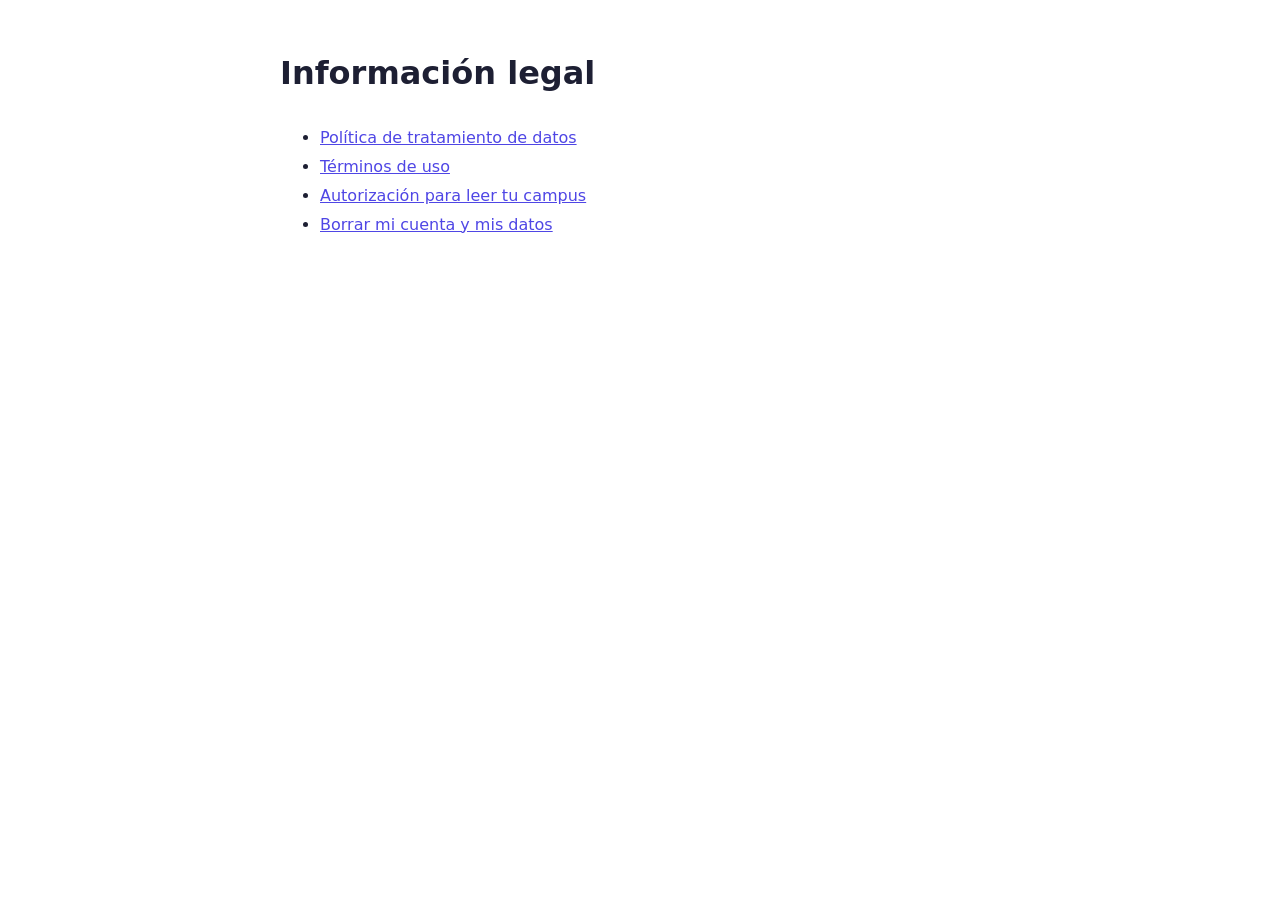
==== index.html @ 8edc38ef "Add files via upload" ====
<!doctype html><html lang="es"><head><meta charset="utf-8"><meta name="viewport" content="width=device-width,initial-scale=1"><title>Información legal</title><style>body{font:16px/1.8 system-ui,sans-serif;max-width:720px;margin:0 auto;padding:24px;color:#1d1f33}a{color:#4f46e5}</style></head><body><h1>Información legal</h1><ul><li><a href="politica.html">Política de tratamiento de datos</a></li><li><a href="terminos.html">Términos de uso</a></li><li><a href="autorizacion-campus.html">Autorización para leer tu campus</a></li><li><a href="borrar-cuenta.html">Borrar mi cuenta y mis datos</a></li></ul></body></html>
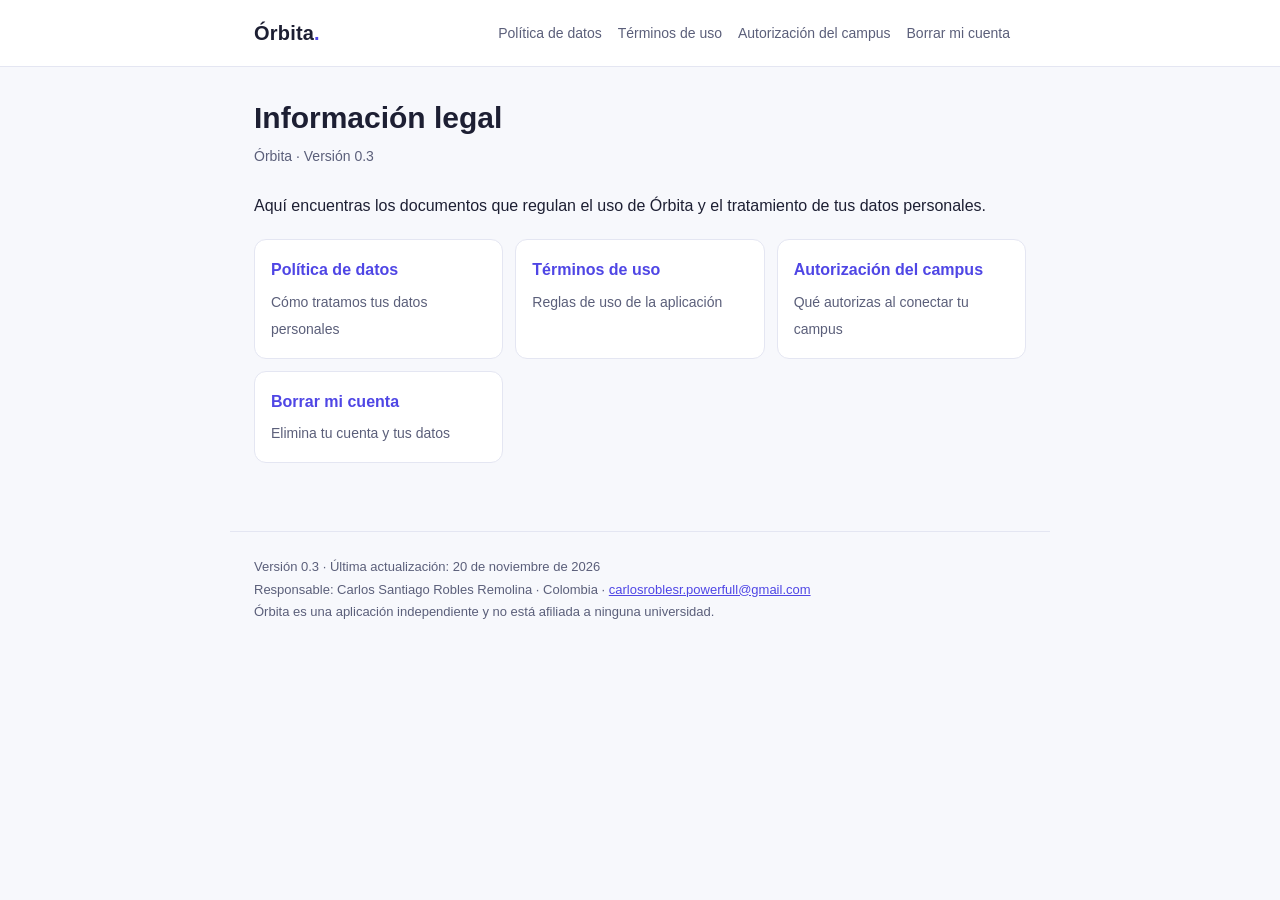
==== commit 66faf398: "Add files via upload" ====
--- a/index.html
+++ b/index.html
@@ -1 +1 @@
-<!doctype html><html lang="es"><head><meta charset="utf-8"><meta name="viewport" content="width=device-width,initial-scale=1"><title>Información legal</title><style>body{font:16px/1.8 system-ui,sans-serif;max-width:720px;margin:0 auto;padding:24px;color:#1d1f33}a{color:#4f46e5}</style></head><body><h1>Información legal</h1><ul><li><a href="politica.html">Política de tratamiento de datos</a></li><li><a href="terminos.html">Términos de uso</a></li><li><a href="autorizacion-campus.html">Autorización para leer tu campus</a></li><li><a href="borrar-cuenta.html">Borrar mi cuenta y mis datos</a></li></ul></body></html>+<!doctype html><html lang="es"><head><meta charset="utf-8"><meta name="viewport" content="width=device-width,initial-scale=1"><title>Información legal · Órbita</title><meta name="description" content="Documentos legales"><link rel="stylesheet" href="style.css"></head><body><header class="top"><div class="bar"><a class="brand" href="index.html">Órbita<span>.</span></a><nav><a href="politica.html">Política de datos</a><a href="terminos.html">Términos de uso</a><a href="autorizacion-campus.html">Autorización del campus</a><a href="borrar-cuenta.html">Borrar mi cuenta</a></nav></div></header><main><h1>Información legal</h1><div class="meta">Órbita · Versión 0.3</div><p>Aquí encuentras los documentos que regulan el uso de Órbita y el tratamiento de tus datos personales.</p><div class="grid"><a href="politica.html"><b>Política de datos</b><span>Cómo tratamos tus datos personales</span></a><a href="terminos.html"><b>Términos de uso</b><span>Reglas de uso de la aplicación</span></a><a href="autorizacion-campus.html"><b>Autorización del campus</b><span>Qué autorizas al conectar tu campus</span></a><a href="borrar-cuenta.html"><b>Borrar mi cuenta</b><span>Elimina tu cuenta y tus datos</span></a></div></main><footer>Versión 0.3 · Última actualización: 20 de noviembre de 2026<br>Responsable: Carlos Santiago Robles Remolina · Colombia · <a href="mailto:carlosroblesr.powerfull@gmail.com">carlosroblesr.powerfull@gmail.com</a><br>Órbita es una aplicación independiente y no está afiliada a ninguna universidad.</footer></body></html>
--- a/style.css
+++ b/style.css
@@ -0,0 +1,20 @@
+:root{--ink:#1d1f33;--mut:#5b5f7a;--line:#e4e6f2;--bg:#f7f8fc;--card:#fff;--acc:#4f46e5}
+@media (prefers-color-scheme:dark){:root{--ink:#e8e9f5;--mut:#a3a7c2;--line:#2a2d45;--bg:#12131f;--card:#1a1c2e;--acc:#8b86ff}}
+*{box-sizing:border-box}html{scroll-behavior:smooth}
+body{margin:0;background:var(--bg);color:var(--ink);font:16px/1.7 -apple-system,"Segoe UI",Roboto,Helvetica,Arial,sans-serif}
+a{color:var(--acc)}header.top{background:var(--card);border-bottom:1px solid var(--line)}
+.bar{max-width:820px;margin:0 auto;padding:16px 24px;display:flex;flex-wrap:wrap;gap:8px 24px;align-items:center;justify-content:space-between}
+.brand{font-weight:700;font-size:20px;letter-spacing:.2px;text-decoration:none;color:var(--ink)}.brand span{color:var(--acc)}
+nav a{font-size:14px;margin-right:16px;text-decoration:none;color:var(--mut)}nav a:hover,nav a.on{color:var(--acc)}
+main{max-width:820px;margin:0 auto;padding:32px 24px 48px}
+h1{font-size:30px;line-height:1.25;margin:0 0 8px}h2{font-size:20px;margin:36px 0 8px;padding-top:8px;border-top:1px solid var(--line)}
+.meta{color:var(--mut);font-size:14px;margin-bottom:24px}
+.card{background:var(--card);border:1px solid var(--line);border-radius:12px;padding:16px 20px;margin:16px 0}
+.toc{background:var(--card);border:1px solid var(--line);border-radius:12px;padding:12px 20px;margin:20px 0}.toc ol{margin:6px 0;padding-left:20px}.toc a{text-decoration:none}
+table{width:100%;border-collapse:collapse;margin:12px 0;font-size:15px;background:var(--card);border:1px solid var(--line);border-radius:8px}
+th,td{text-align:left;padding:10px 12px;border-bottom:1px solid var(--line);vertical-align:top}th{font-size:13px;text-transform:uppercase;letter-spacing:.4px;color:var(--mut)}
+ul,ol{padding-left:22px}li{margin:4px 0}
+.note{border-left:4px solid var(--acc);background:var(--card);padding:10px 16px;border-radius:0 8px 8px 0;margin:16px 0}
+.grid{display:grid;grid-template-columns:repeat(auto-fit,minmax(220px,1fr));gap:12px;margin:20px 0}.grid a{display:block;background:var(--card);border:1px solid var(--line);border-radius:12px;padding:16px;text-decoration:none;color:var(--ink)}.grid a b{display:block;color:var(--acc);margin-bottom:4px}.grid a span{font-size:14px;color:var(--mut)}
+footer{max-width:820px;margin:0 auto;padding:24px;color:var(--mut);font-size:13px;border-top:1px solid var(--line)}
+@media print{header.top,nav{display:none}body{background:#fff;color:#000}}
